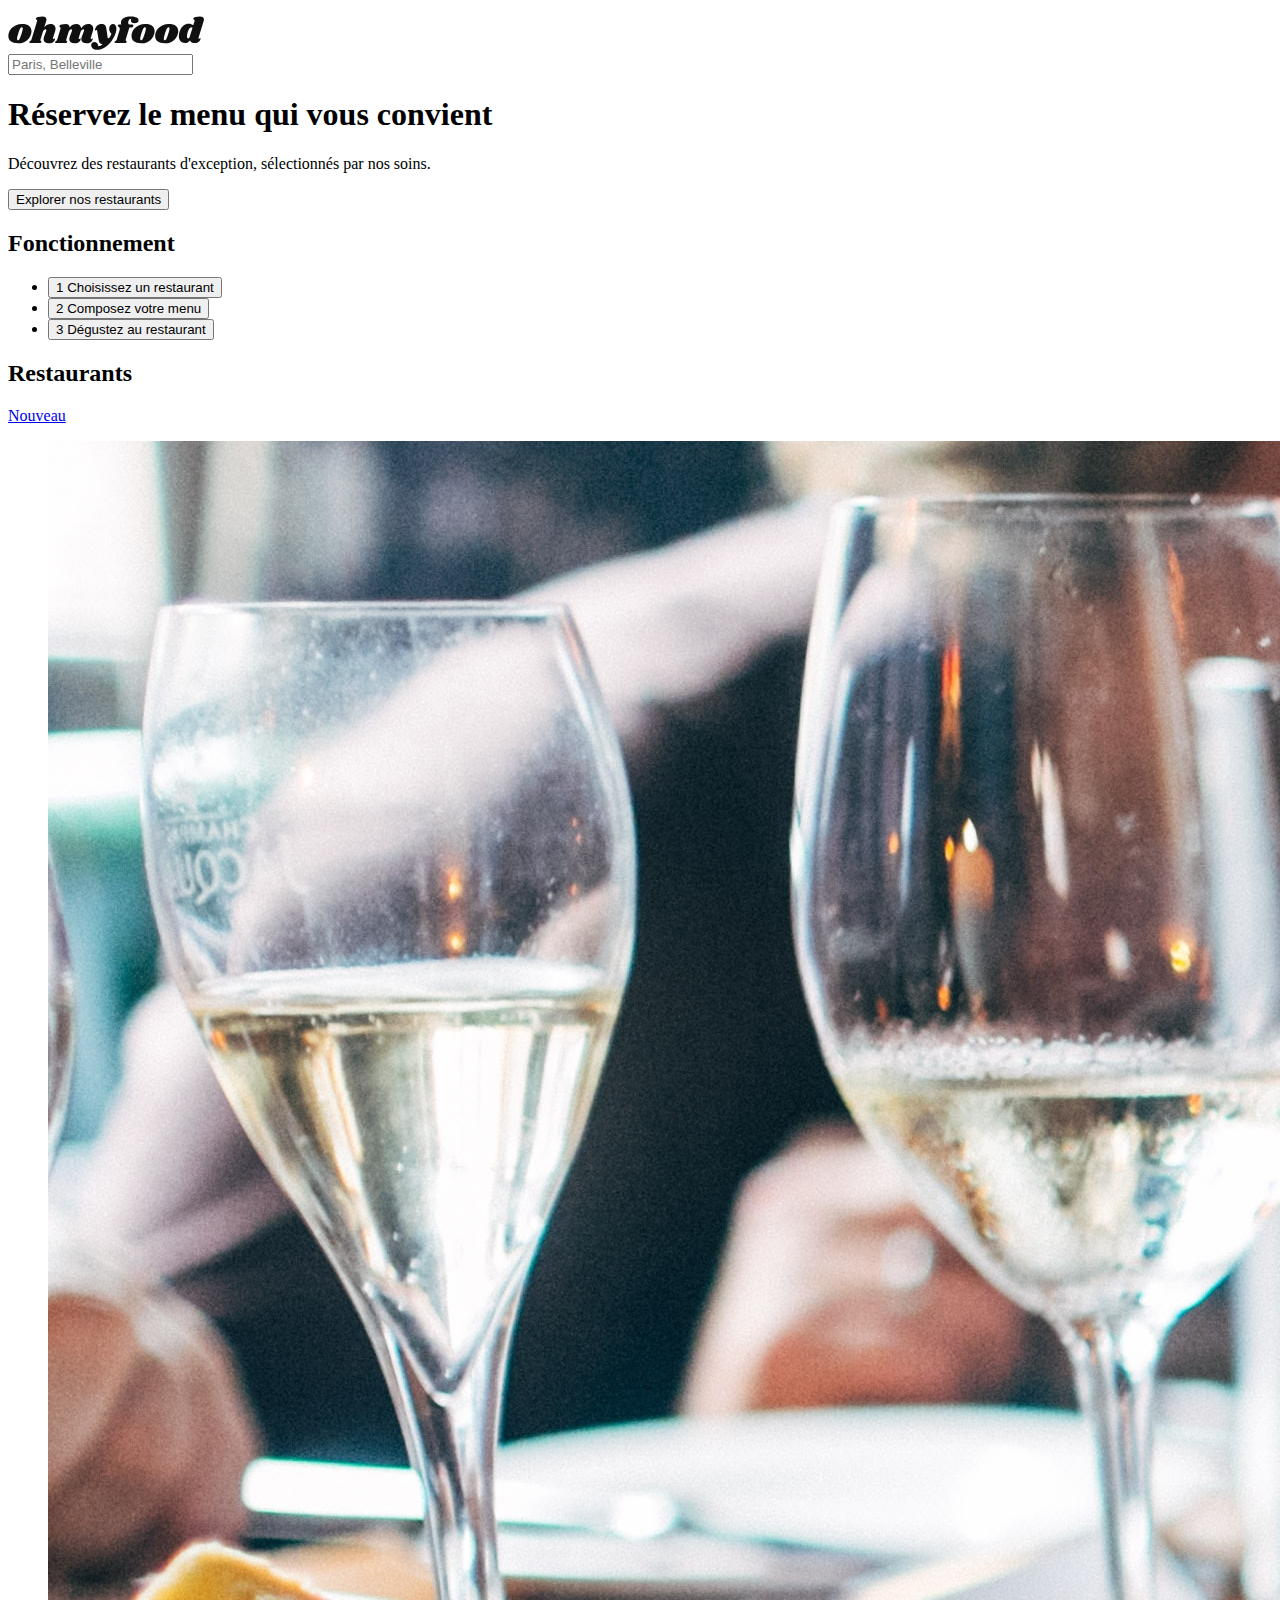
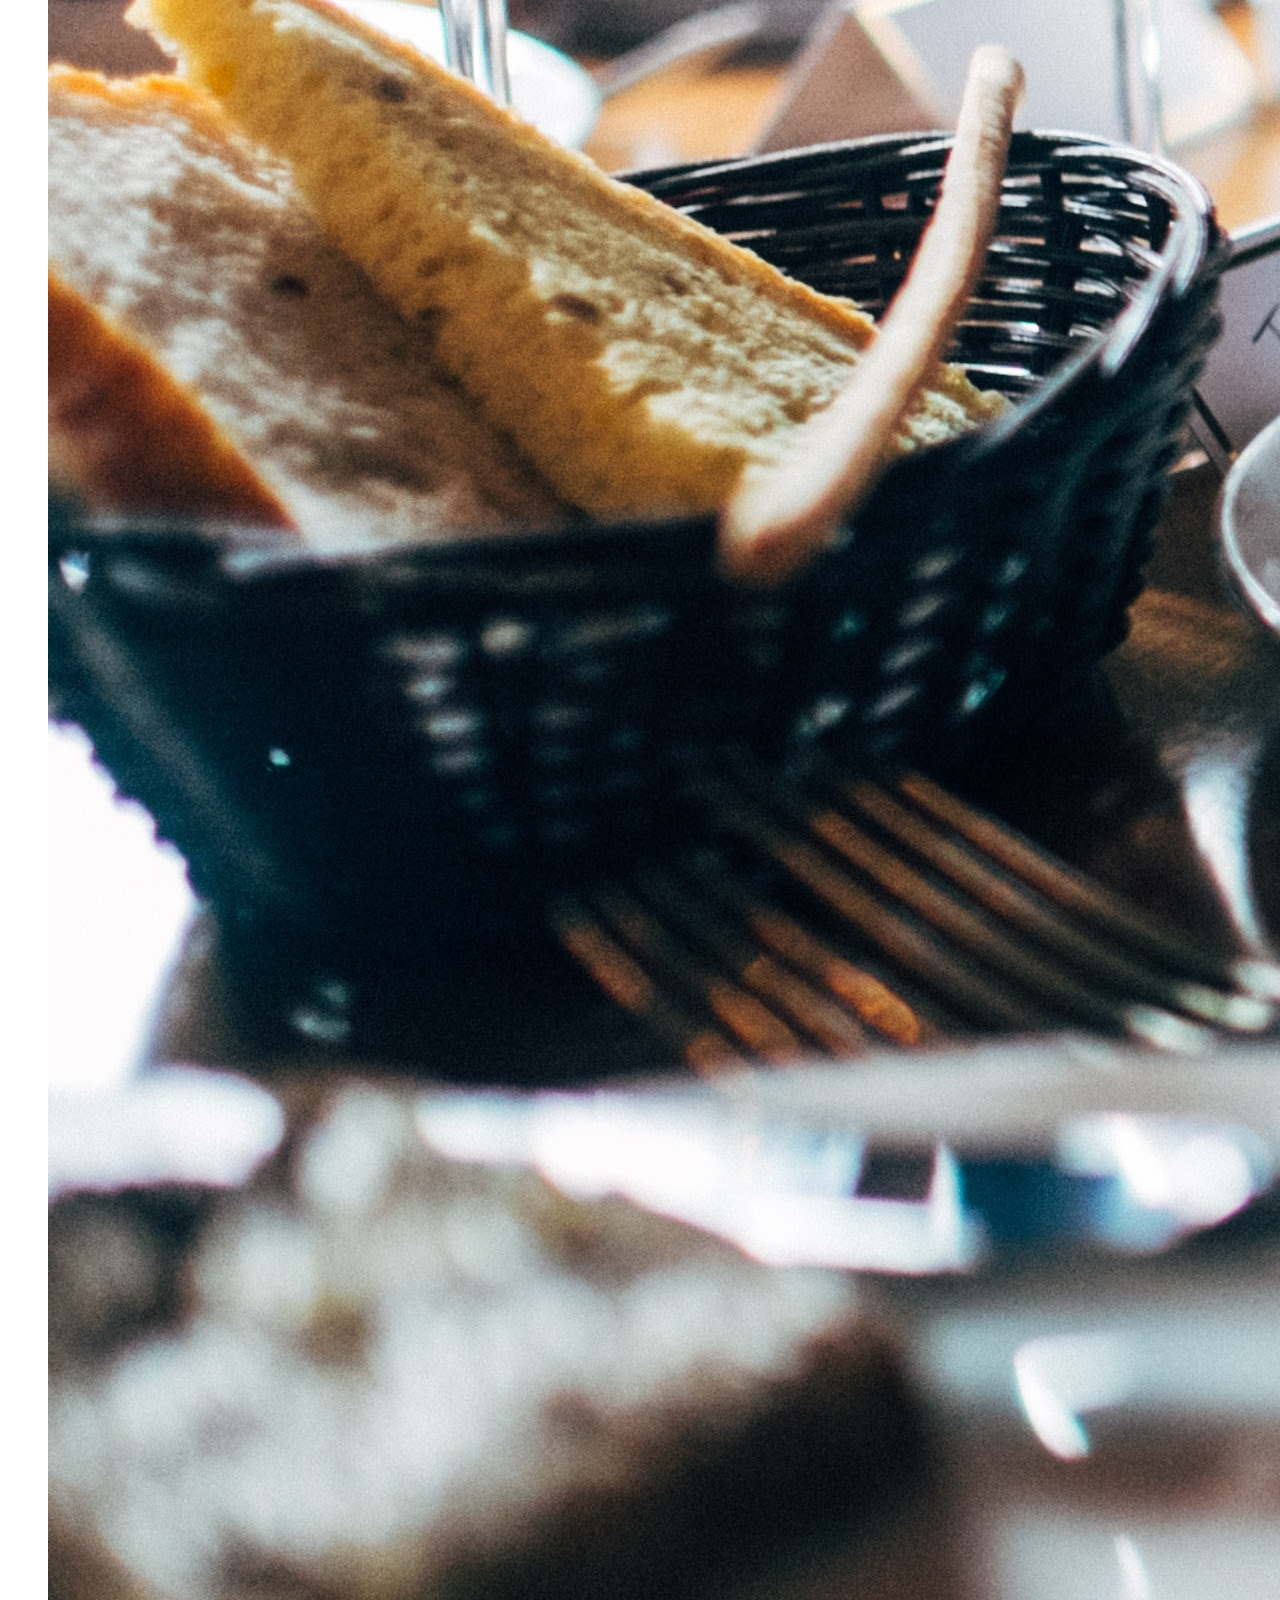
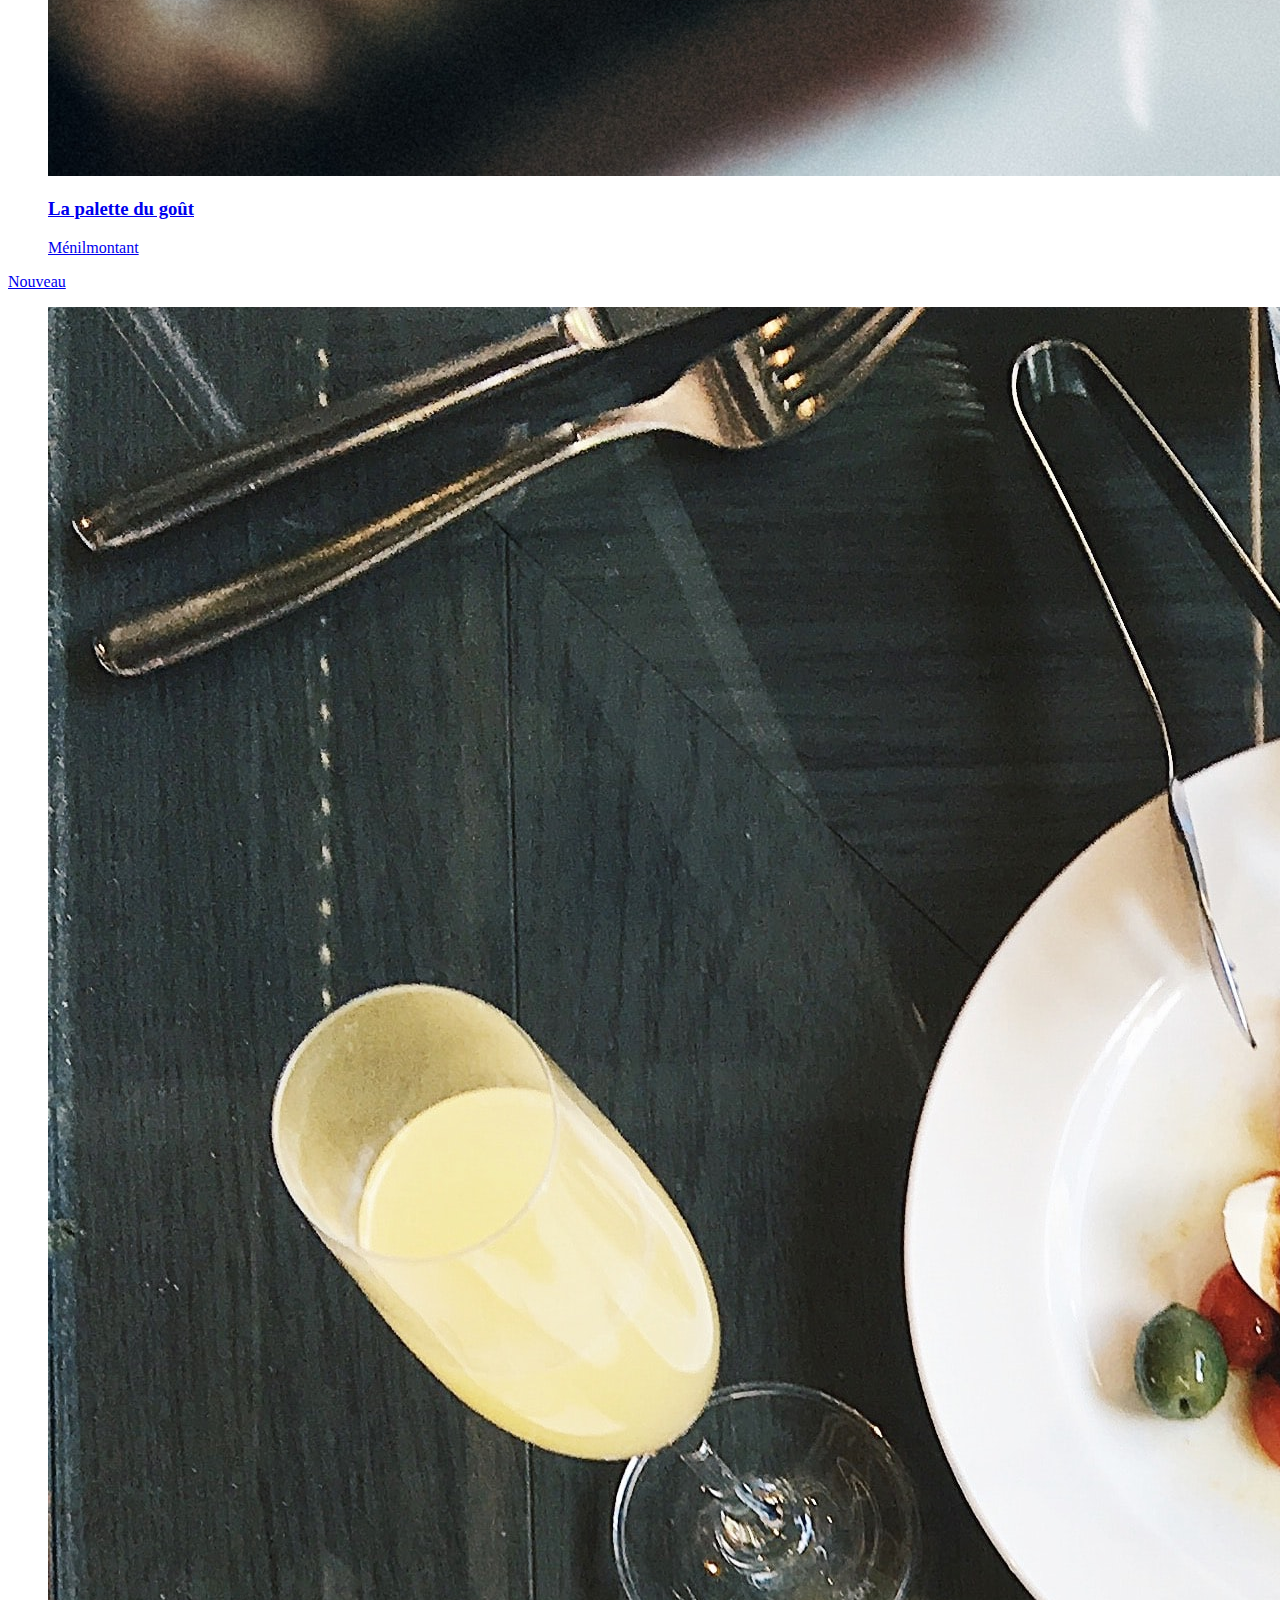
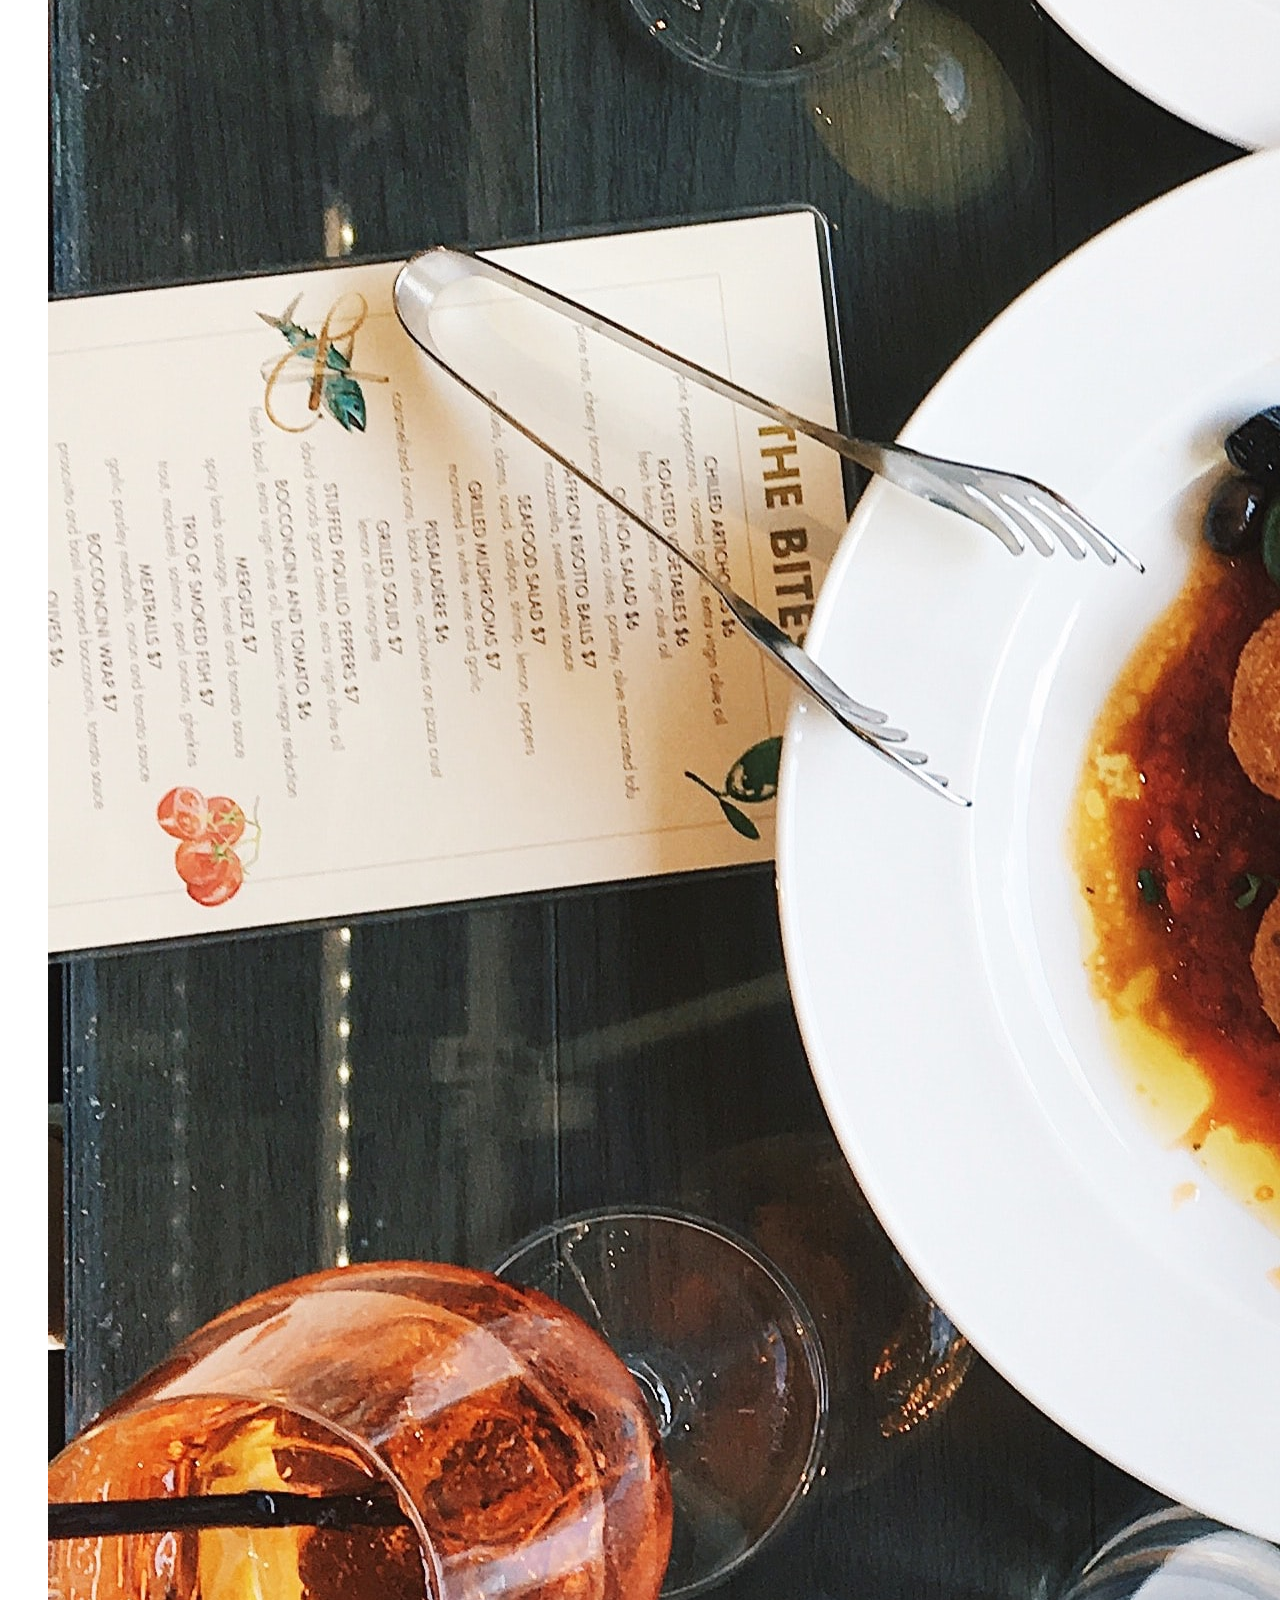
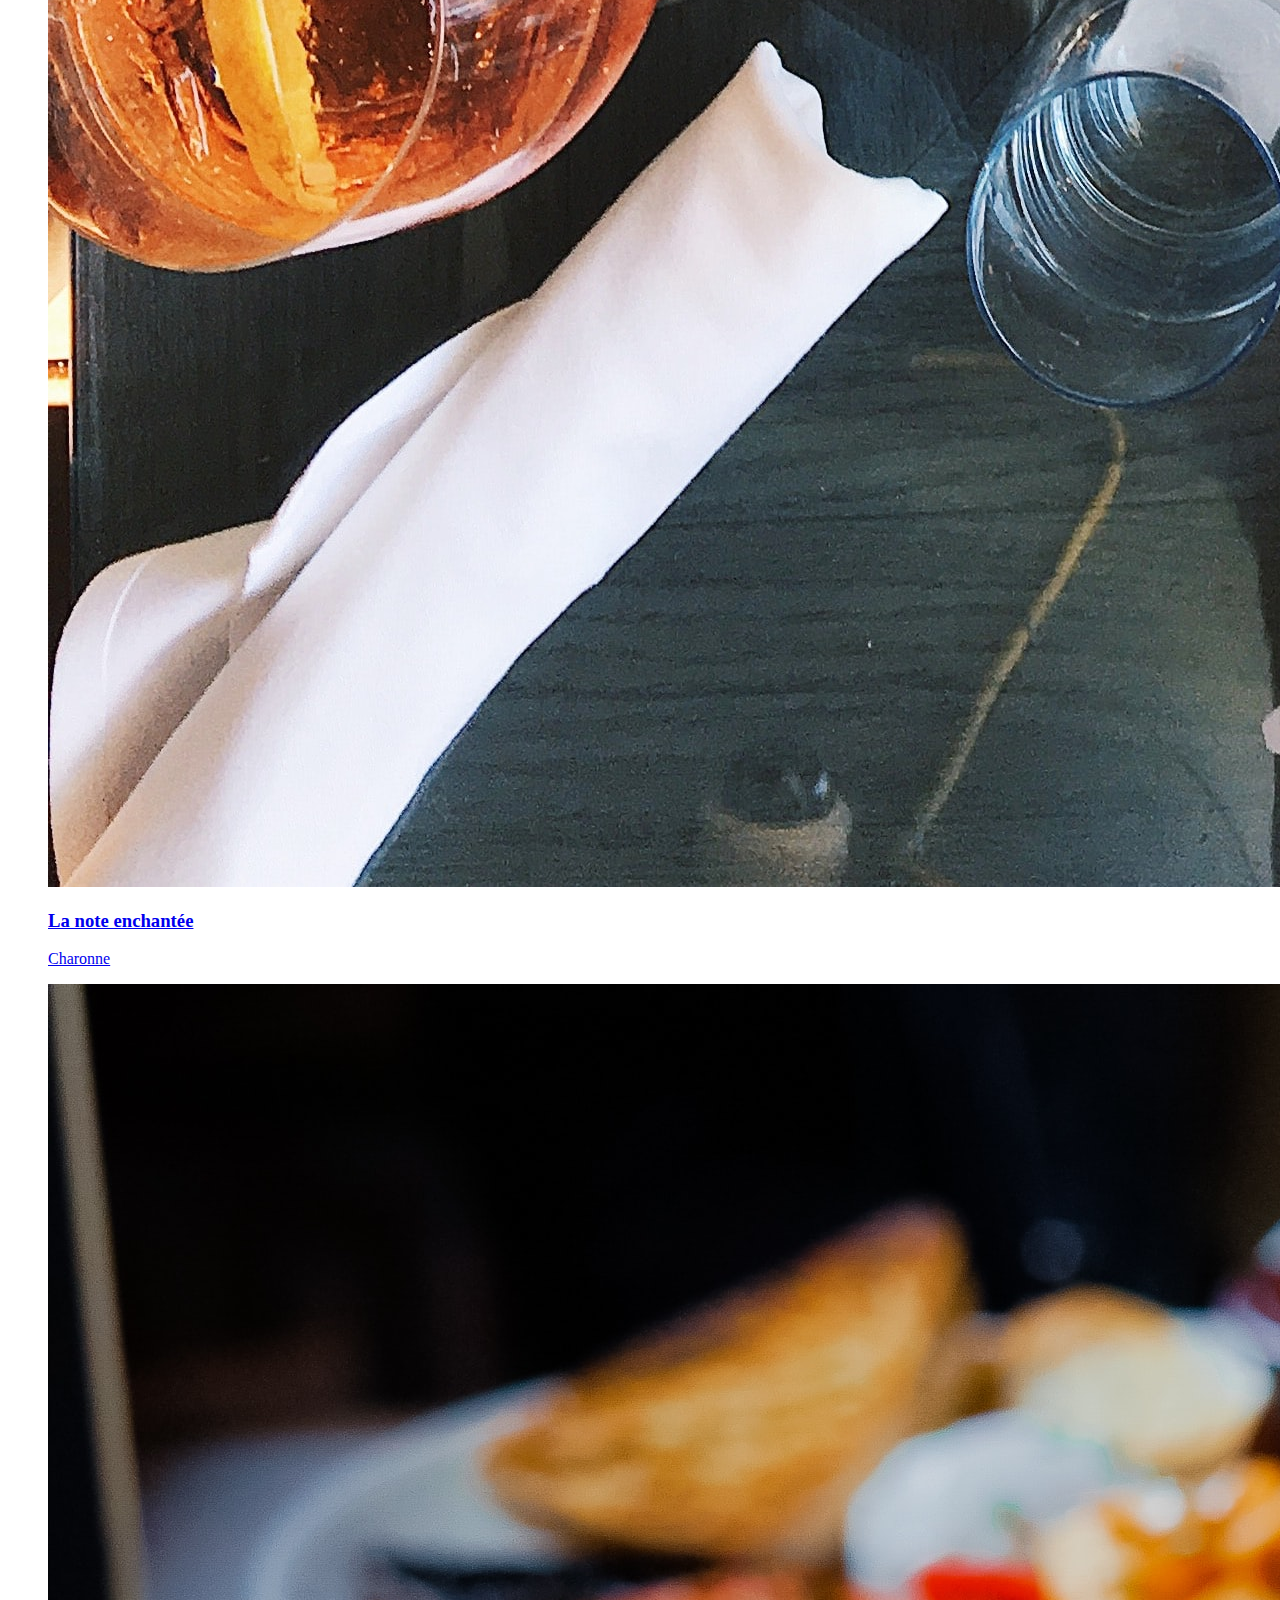
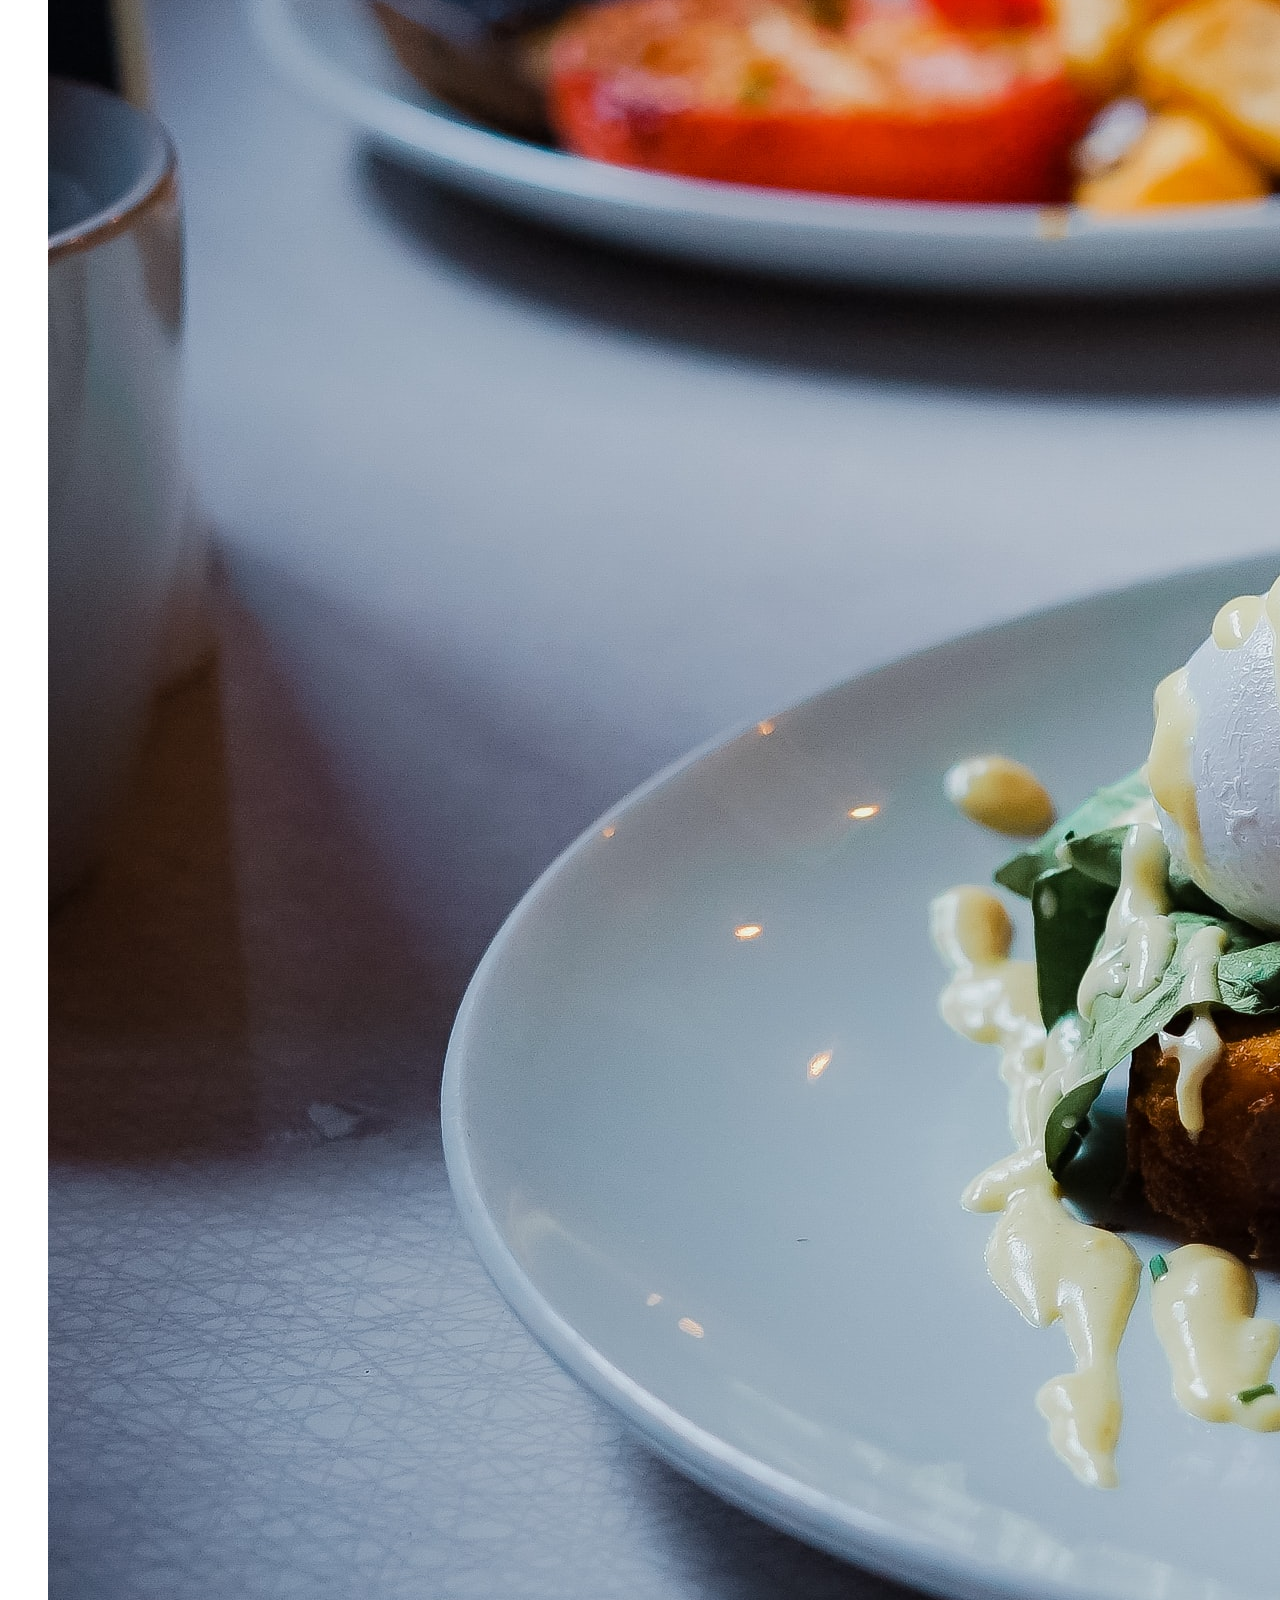
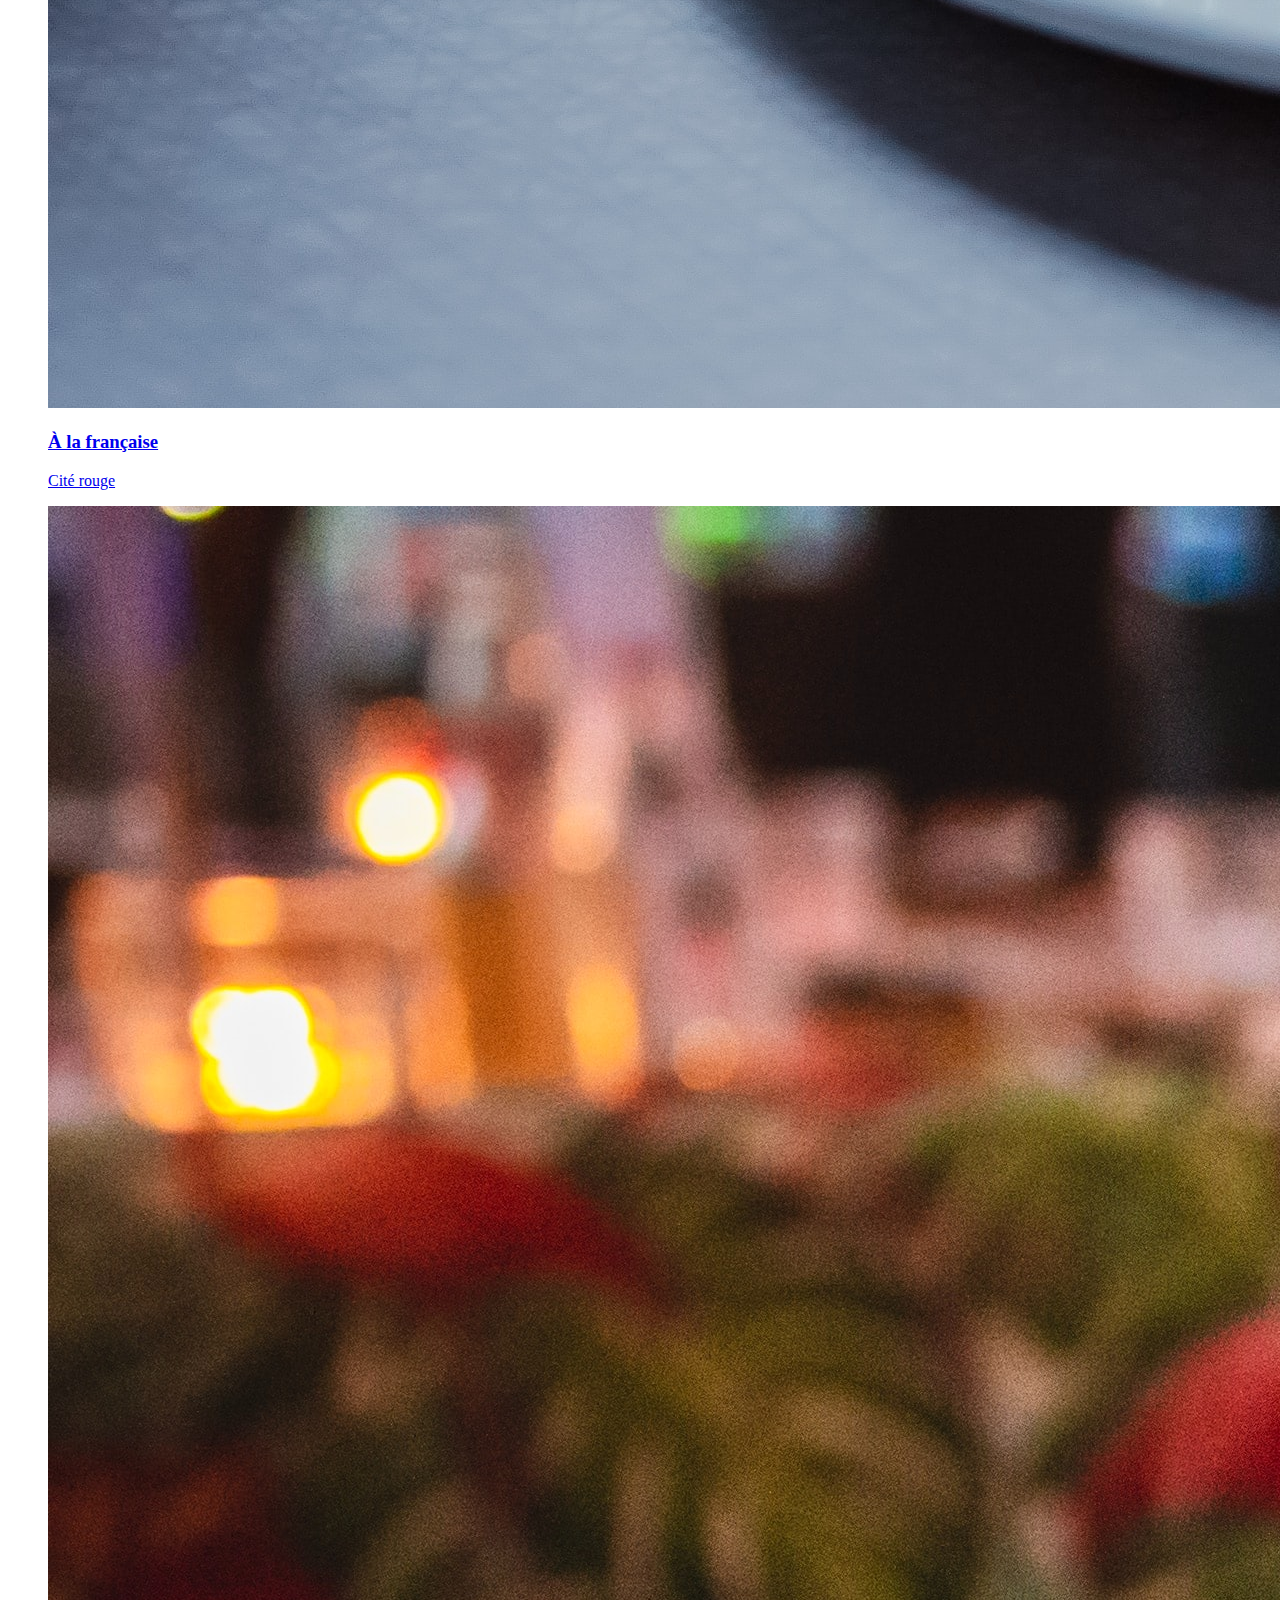
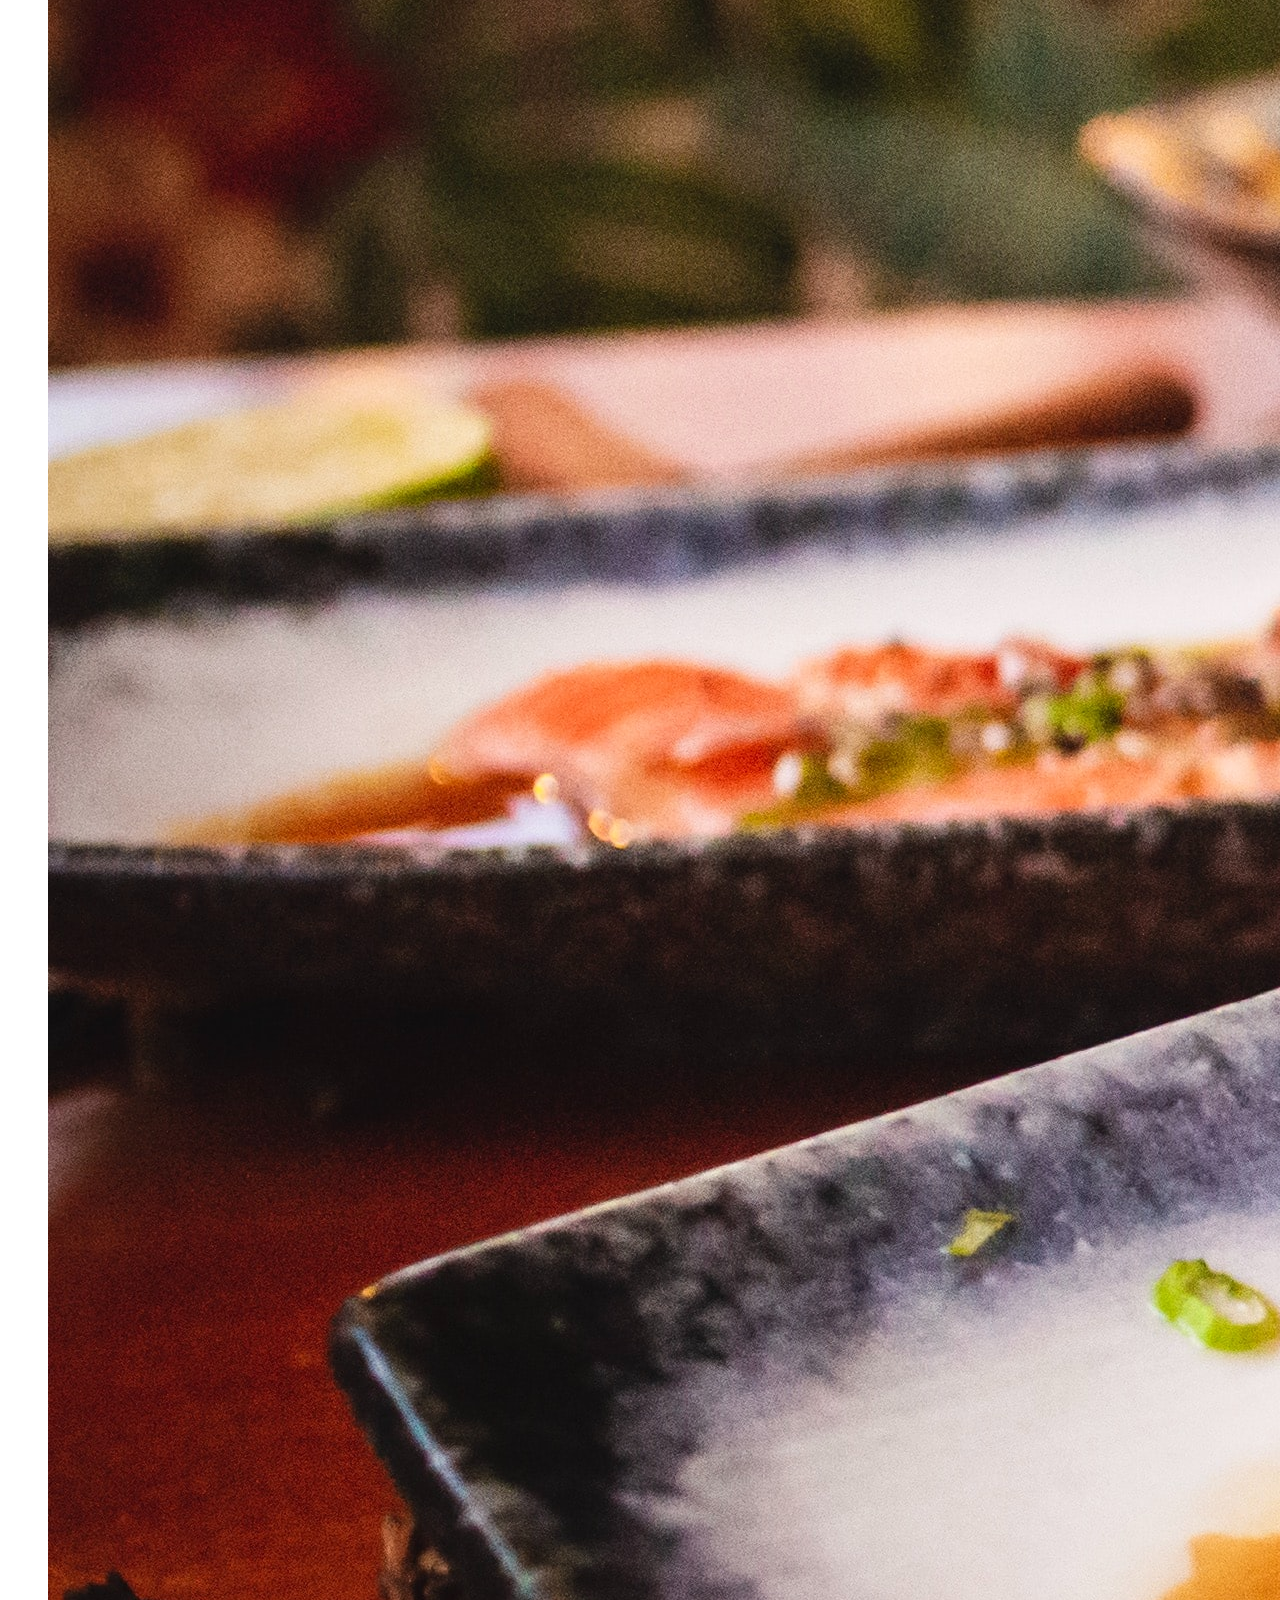
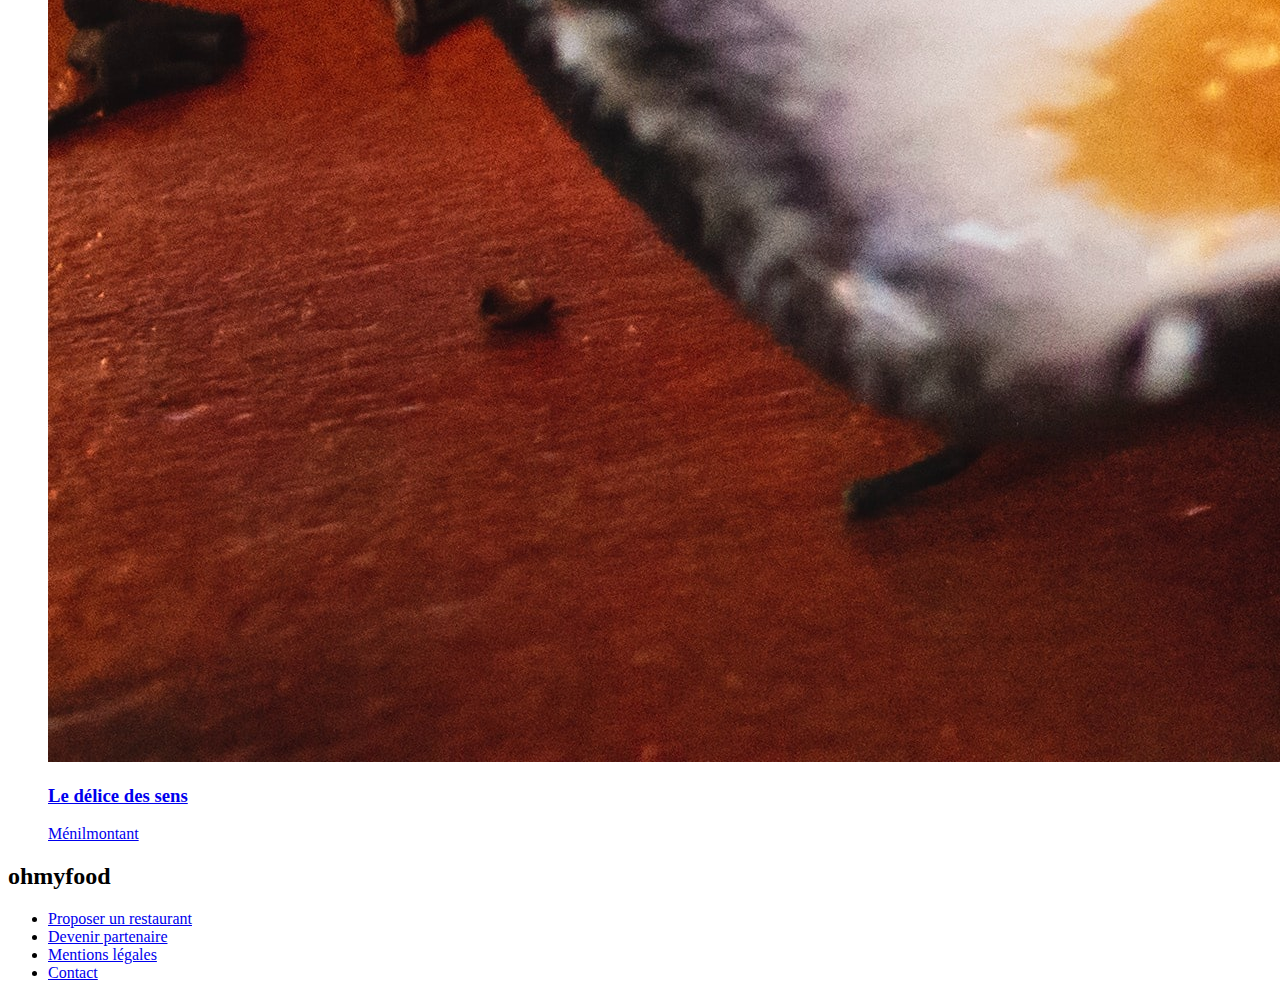
==== index.html @ 70c1539b "Modification de la casse du dossier contenant le fichier css" ====
<!DOCTYPE html>
<html lang="fr">

    <head>
        <meta charset="utf-8" />
		<meta name="description_page" content="Accueil du site de réservation de table" />
		<meta name="viewport" content="width=device-width, initial-scale=1">
		<link rel="stylesheet" href="https://cdnjs.cloudflare.com/ajax/libs/font-awesome/6.0.0-beta3/css/all.min.css" integrity="sha512-Fo3rlrZj/k7ujTnHg4CGR2D7kSs0v4LLanw2qksYuRlEzO+tcaEPQogQ0KaoGN26/zrn20ImR1DfuLWnOo7aBA==" crossorigin="anonymous" referrerpolicy="no-referrer" />
		<link rel="preconnect" href="https://fonts.googleapis.com">
		<link rel="preconnect" href="https://fonts.gstatic.com" crossorigin>
		<link href="https://fonts.googleapis.com/css2?family=Roboto&family=Shrikhand&display=swap" rel="stylesheet">
		<link rel="stylesheet" href="css/style.css" />

		<title>OhMyFood ! Les restaurants d'exception ! </title> 
    </head>
	
	<body>
		<div id="triangle_loader"></div>
		<div  id="index_main">
			<header class="index--header">
				<div>
					<div class="head">
						<p class="head__backlink--off">
							<a href="index.html"><i class="fas fa-arrow-left"></i></a>
						</p>
						<img src="images/logo/ohmyfood@2x.svg" alt="logo de la marque" />
					</div>
					<form class="localisation">
						<label for="destination"><i class="fas fa-map-marker-alt"></i></label>
						<input type="text" placeholder="Paris, Belleville" class="destination"/>
					</form>
				</div>
				<div class="accroche">
					<h1> Réservez le menu qui vous convient</h1>
					<p> Découvrez des restaurants d'exception, sélectionnés par nos soins.</p>
				</div>
				<button class="gradient_button gradient_button--center">Explorer nos restaurants</button>
			</header>



			<section id="how_use">
				<h2>Fonctionnement</h2>
				<ul>
					<li>
						<button class="step_btn">
							<span  class="how_use_step">1</span>
							<i class="fas fa-mobile-alt"></i>Choisissez un restaurant
						</button>
					</li>
					<li>

						<button class="step_btn">
							<span  class="how_use_step">2</span>
							<i class="fas fa-list-ul operation__steps--icon"></i>Composez votre menu
						</button>
					</li>
					<li>

						<button class="step_btn">
							<span  class="how_use_step">3</span>
							<i class="fas fa-store operation__steps--icon"></i>Dégustez au restaurant
						</button>
					</li>
				</ul>
			</section>

			<section id="restaurant">
				<h2>Restaurants</h2>

					<a href="LaPaletteDuGout.html">
						<div class="new_restaurant">Nouveau</div>
						<figure class="affiche_shop">
							<img src="images/restaurants/jay-wennington-N_Y88TWmGwA-unsplash.jpg" alt="Photo d'un plat du restaurant" />
							<figcaption>
								<div>
									<h3>La palette du goût</h3>
									<p>Ménilmontant</p>
								</div>
								<p><i class="fill far fa-heart fa-2x gradient_heart"></i></p>
							</figcaption>
						
						</figure>
					</a>
					<a href="LaNoteEnchantee.html">
						<div class="new_restaurant">Nouveau</div>
						<figure class="affiche_shop">
							<img src="images/restaurants/stil-u2Lp8tXIcjw-unsplash.jpg" alt="Photo d'un plat du restaurant" />
							<figcaption>
								<div>
									<h3>La note enchantée</h3>
									<p>Charonne</p>
								</div>
								<p><i class="fill far fa-heart fa-2x gradient_heart"></i></p>
							</figcaption>
						
						</figure>
					</a>				
					<a href="ALaFrancaise.html">
						<figure class="affiche_shop">
							<img src="images/restaurants/toa-heftiba-DQKerTsQwi0-unsplash.jpg" alt="Photo d'un plat du restaurant" />
							<figcaption>
								<div>
									<h3>À la française</h3>
									<p>Cité rouge</p>
								</div>
								<p><i class="fill far fa-heart fa-2x gradient_heart"></i></p>
							</figcaption>
						
						</figure>
					</a>				
					<a href="LaPaletteDuGout.html">
						<figure class="affiche_shop">
							<img src="images/restaurants/louis-hansel-shotsoflouis-qNBGVyOCY8Q-unsplash.jpg" alt="Photo d'un plat du restaurant" />
							<figcaption>
								<div>
									<h3>Le délice des sens</h3>
									<p>Ménilmontant</p>
								</div>
								<p><i class="fill far fa-heart fa-2x gradient_heart"></i></p>
							</figcaption>
						
						</figure>
					</a>				
			</section>

			<footer>
				<h2>ohmyfood</h2>
				<nav>
					<ul>
						<li><a href="#"><i class="fas fa-utensils"></i>Proposer un restaurant</a></li>
						<li><a href="#"><i class="fas fa-hands-helping"></i>Devenir partenaire</a></li>
						<li><a href="#">Mentions légales</a></li>
						<li><a href="mailto:contact@ohmyfood.fr">Contact</a></li>
					</ul>
				</nav>
			</footer>
		</div>
	</body>
</html>
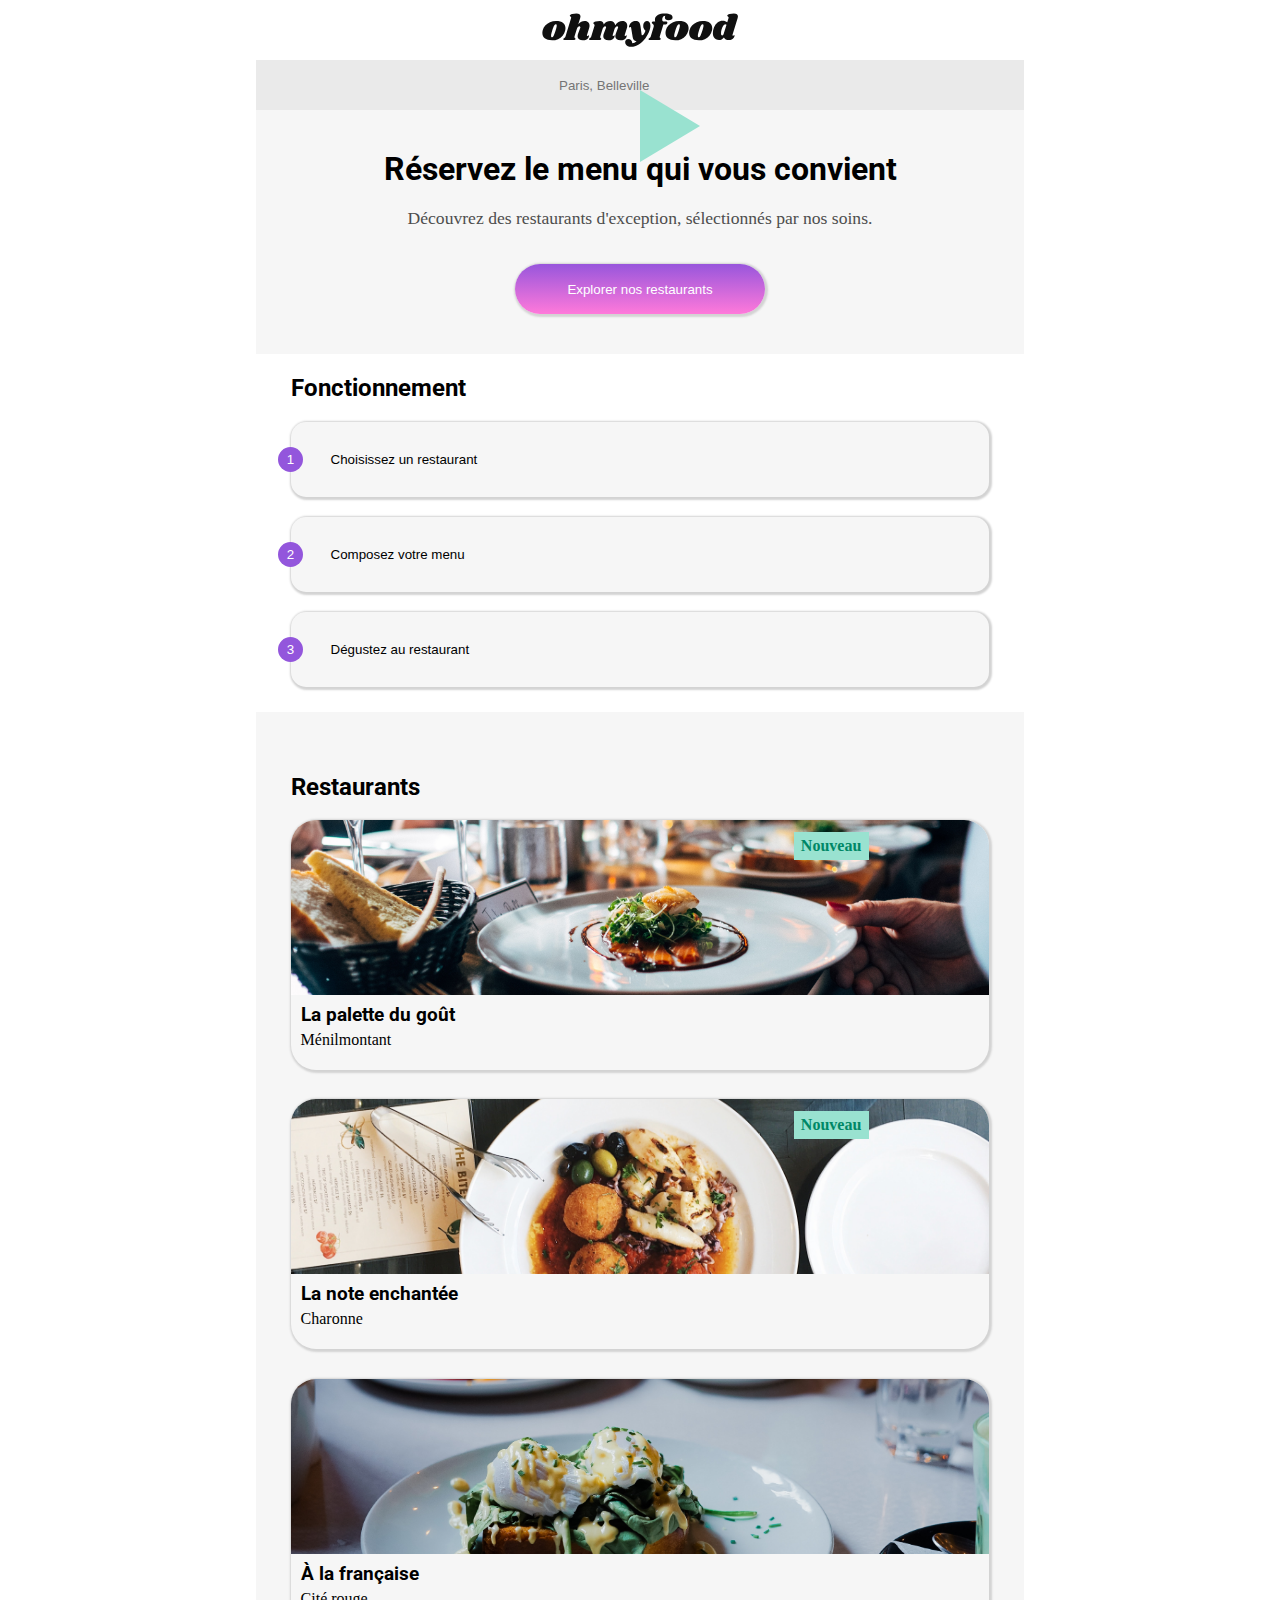
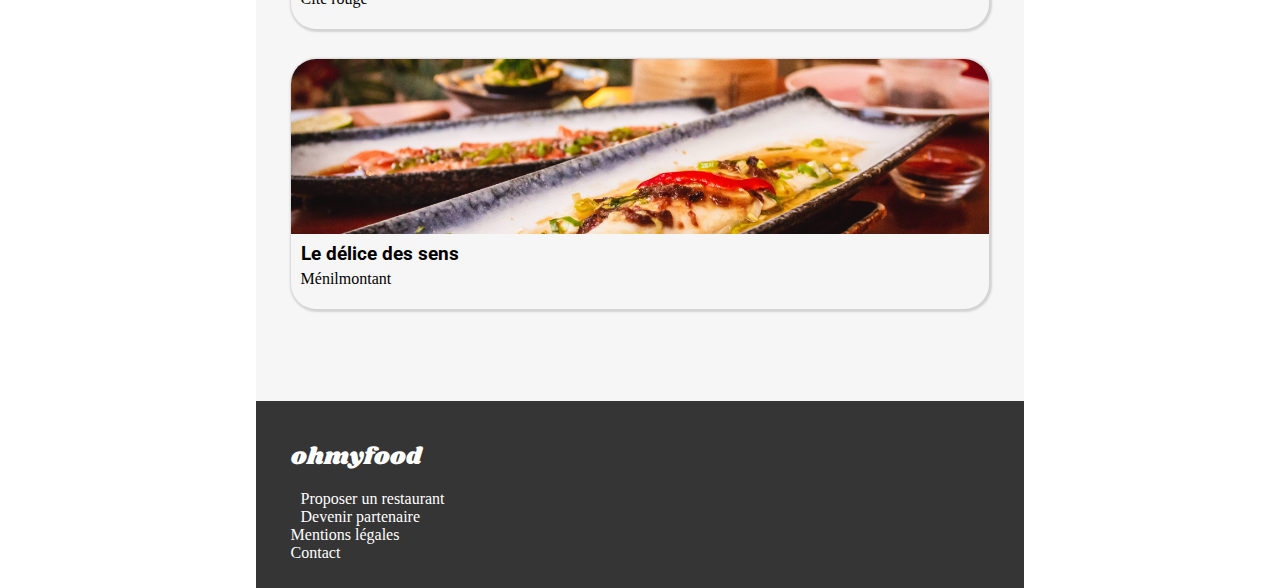
==== commit 77fd2240: "Correction de l'erreur HTML de l'ID ciblé par le label" ====
--- a/index.html
+++ b/index.html
@@ -27,7 +27,7 @@
 					</div>
 					<form class="localisation">
 						<label for="destination"><i class="fas fa-map-marker-alt"></i></label>
-						<input type="text" placeholder="Paris, Belleville" class="destination"/>
+						<input type="text" placeholder="Paris, Belleville" id="destination"/>
 					</form>
 				</div>
 				<div class="accroche">
--- a/css/style.css
+++ b/css/style.css
@@ -0,0 +1,501 @@
+@charset "UTF-8";
+/*PURPLE*/
+/*PINK*/
+/*CYAN*/
+@import url("https://fonts.googleapis.com/css2?family=Roboto&family=Shrikhand&display=swap");
+a {
+  text-decoration: none;
+  color: black;
+}
+
+body {
+  max-width: 768px;
+  margin: auto;
+}
+
+ul {
+  padding: 0px;
+}
+
+li {
+  list-style-type: none;
+}
+
+h1, h2, h3, h4 {
+  font-family: 'roboto';
+}
+
+.gradient_button {
+  color: white;
+  background: linear-gradient(#9856DC, #FF79DA);
+  width: 250px;
+  height: 50px;
+  border: none;
+  box-shadow: 1px 1px 2px 2px lightgray;
+  border-radius: 25px;
+}
+.gradient_button--center {
+  display: block;
+  margin: auto;
+}
+.gradient_button--smaller {
+  width: 175px;
+  margin-top: 50px;
+  margin-bottom: 50px;
+}
+.gradient_button:hover {
+  cursor: pointer;
+  box-shadow: 1px 1px 2px 2px gray;
+  filter: brightness(1.1);
+}
+
+.step_btn {
+  width: 100%;
+  background-color: #F6F6F6;
+  display: flex;
+  align-content: center;
+  align-items: center;
+  padding: 0px;
+  border-radius: 15px;
+  border: none;
+  height: 75px;
+  margin-top: 20px;
+  box-shadow: 1px 1px 2px 2px lightgray;
+}
+.step_btn i {
+  margin-right: 15px;
+  margin-left: 15px;
+  color: #7E7E7E;
+  font-size: 115%;
+  margin-left: 0px;
+}
+.step_btn .how_use_step {
+  display: flex;
+  align-items: center;
+  justify-content: center;
+  background-color: #9356DC;
+  color: white;
+  border-radius: 100%;
+  height: 25px;
+  width: 25px;
+  margin: 0px;
+  position: relative;
+  left: -12.5px;
+}
+.step_btn:hover {
+  cursor: pointer;
+  background-color: #F5EDFF;
+}
+.step_btn:hover i {
+  color: #9356DC;
+}
+
+.affiche_shop {
+  width: 91%;
+  margin: auto;
+  margin-top: 0px;
+  height: 250px;
+  border-radius: 25px;
+  box-shadow: 1px 1px 2px 2px lightgray;
+  margin-bottom: 30px;
+}
+.affiche_shop img {
+  width: 100%;
+  height: 70%;
+  border-radius: 25px 25px 0 0;
+  object-fit: cover;
+}
+.affiche_shop h3, .affiche_shop p {
+  margin-top: 5px;
+  margin-bottom: 5px;
+  margin-left: 10px;
+}
+.affiche_shop figcaption {
+  display: flex;
+  justify-content: space-between;
+  align-items: center;
+  padding-right: 5px;
+}
+
+.new_restaurant {
+  font-weight: bold;
+  position: relative;
+  width: 75px;
+  padding-top: 5px;
+  padding-bottom: 5px;
+  text-align: center;
+  left: 70%;
+  top: 40px;
+  background-color: #99e2d0;
+  color: #008766;
+  margin-top: -29px;
+  /* Application d'une marge négative correspondant à la taille de la police pour éviter les décalages*/
+}
+
+.gradient_heart:hover {
+  cursor: pointer;
+  animation: gradientheart 1s;
+  animation-fill-mode: forwards;
+}
+
+.restaurant__photography {
+  width: 100%;
+  height: 255px;
+  object-fit: cover;
+}
+
+/*COMPOSANTS DES PAGES RESTAURANTS*/
+.product {
+  height: 70px;
+  width: 100%;
+  margin-bottom: 20px;
+  background-color: white;
+  display: flex;
+  border-radius: 25px;
+  box-shadow: 1px 1px 2px 2px lightgray;
+}
+.product:hover {
+  cursor: pointer;
+}
+.product--information {
+  display: flex;
+  flex-direction: column;
+  min-width: 0;
+  /*Permet aux enfants flex de maintenir la troncature si nécessaire.*/
+  width: 100%;
+}
+.product--description {
+  display: flex;
+  justify-content: space-between;
+}
+.product p, .product--title {
+  margin: 0px;
+  text-overflow: ellipsis;
+  white-space: nowrap;
+  overflow: hidden;
+  margin-left: 20px;
+}
+.product--title {
+  margin-top: 10px;
+  margin-bottom: 5px;
+}
+.product--price {
+  margin-left: 15px;
+  margin-right: 1px;
+  font-weight: bold;
+}
+.product--check_status {
+  transform: scale(0);
+  background-color: #99e2d0;
+  display: flex;
+  align-items: center;
+  border-radius: 0 25px 25px 0;
+}
+.product--check_status i {
+  margin-left: 10px;
+  animation: upscale 0.5s;
+  transform: scale(0);
+  color: #99e2d0;
+  margin: auto;
+  background-color: white;
+  border-radius: 100%;
+}
+.product:hover {
+  cursor: pointer;
+}
+.product:hover .product--check_status {
+  animation: upscale 0.8s;
+  animation-iteration-count: 1;
+  transform-origin: 0 100%;
+  margin-left: 10px;
+}
+.product:hover .product--check_status i {
+  animation: bigger_size 0.8s;
+  animation-iteration-count: 1;
+}
+
+@keyframes gradientheart {
+  0% {
+    background: -webkit-gradient(linear, left top, left bottom, from(#9356DC), to(#FF79DA));
+    -webkit-background-clip: text;
+    -webkit-text-fill-color: transparent;
+    font-weight: bold;
+    opacity: 0.2;
+  }
+  100% {
+    background: -webkit-gradient(linear, left top, left bottom, from(#9356DC), to(#FF79DA));
+    -webkit-background-clip: text;
+    -webkit-text-fill-color: transparent;
+    font-weight: bold;
+  }
+}
+@keyframes loading /*Loader*/ {
+  0% {
+    transform: rotate(0deg);
+    border-top: 36px solid transparent;
+    border-bottom: 36px solid transparent;
+    border-left: 60px solid #9356DC;
+  }
+  33% {
+    transform: rotate(90deg);
+    border-top: 36px solid transparent;
+    border-bottom: 36px solid transparent;
+    border-left: 60px solid #FF79DA;
+    top: 80%;
+  }
+  66% {
+    transform: rotate(-90deg);
+    border-top: 36px solid transparent;
+    border-bottom: 36px solid transparent;
+    border-left: 60px solid #99E2D0;
+    top: 30%;
+  }
+  90% {
+    transform: rotate(90deg);
+  }
+  100% {
+    opacity: 1;
+    width: auto;
+    top: -500px;
+    font-size: 400%;
+  }
+}
+@keyframes afterloading /*Apparition de l'index*/ {
+  0% {
+    transform: scale(0);
+    height: 0px;
+  }
+  61% {
+    height: 0px;
+  }
+  62% {
+    height: auto;
+    transform: scale(0);
+    opacity: 0;
+  }
+  100% {
+    transform: scale(1);
+    opacity: 100%;
+  }
+}
+@keyframes upscale /*Augmente la taille du block contenant l'icone check*/ {
+  0% {
+    width: 0%;
+    transform: scale(1);
+  }
+  100% {
+    font-size: 15px;
+    width: 90px;
+    height: 70px;
+    transform: scale(1);
+  }
+}
+@keyframes bigger_size /*Augmente la taille de la police de l'icone check*/ {
+  0% {
+    font-size: 0px;
+    transform: rotate(0deg);
+  }
+  38% {
+    font-size: 30px;
+    transform: rotate(0deg);
+  }
+  100% {
+    transform: rotate(360deg);
+    font-size: 30px;
+  }
+}
+@keyframes fadeInAnimation /*Tentative de dégradé au chargement de la page*/ {
+  0% {
+    opacity: 0;
+    margin-bottom: 30px;
+  }
+  100% {
+    opacity: 1;
+  }
+}
+header {
+  background-color: #F6F6F6;
+}
+
+.head {
+  display: flex;
+  flex-direction: column;
+  align-items: center;
+  justify-content: center;
+  width: 100%;
+  height: 60px;
+  position: relative;
+  background-color: white;
+}
+.head div {
+  width: 100%;
+  display: flex;
+  flex-direction: column;
+  align-items: center;
+}
+.head__backlink {
+  position: absolute;
+  left: 5%;
+  font-size: 150%;
+}
+.head__backlink--off {
+  display: none;
+}
+
+.index--header {
+  padding-bottom: 40px;
+}
+
+#how_use {
+  width: 91%;
+  margin: auto;
+}
+
+#restaurant {
+  margin-top: 25px;
+  background-color: #F6F6F6;
+  padding-bottom: 8%;
+  display: flex;
+  flex-direction: column;
+}
+#restaurant h2 {
+  width: 91%;
+  margin: auto;
+  padding-top: 8%;
+  margin-bottom: 20px;
+}
+
+.menu_composition {
+  width: 91%;
+  margin: auto;
+  margin-top: 60px;
+}
+
+.menu_composition ul li {
+  animation: fadeInAnimation 2s;
+  animation-fill-mode: forwards;
+}
+
+footer {
+  background-color: #353535;
+  padding-bottom: 10px;
+}
+footer nav {
+  width: 91%;
+  margin: auto;
+}
+footer h2 {
+  font-weight: lighter;
+  padding-top: 5%;
+  width: 91%;
+  margin: auto;
+  color: white;
+  font-family: 'shrikhand';
+}
+footer a {
+  color: white;
+}
+footer i {
+  margin-right: 10px;
+  width: 25px;
+  height: 25px;
+}
+
+/*PARTIE LOADER*/
+#index_main {
+  animation: afterloading 2.8s;
+  animation-fill-mode: forwards;
+  transform-origin: bottom;
+}
+
+#triangle_loader {
+  animation: loading 2.5s;
+  animation-fill-mode: forwards;
+  animation-iteration-count: 1;
+  position: absolute;
+  top: 10%;
+  left: 50%;
+  width: 0px;
+  height: 0px;
+  border-top: 36px solid transparent;
+  border-bottom: 36px solid transparent;
+  border-left: 60px solid #99E2D0;
+  color: transparent;
+}
+
+/*PARTIE HAUTE DE LA PAGE*/
+.localisation {
+  width: 100%;
+  height: 50px;
+  background-color: #eaeaea;
+  display: flex;
+  justify-content: center;
+  align-items: center;
+}
+.localisation label {
+  margin-right: 15px;
+}
+.localisation input {
+  border: none;
+  background-color: #EAEAEA;
+}
+
+.accroche {
+  width: 100%;
+  margin: auto;
+  text-align: center;
+  background: #F6F6F6;
+}
+.accroche h1 {
+  width: 75%;
+  margin: auto;
+  margin-top: 40px;
+  font-family: 'Roboto';
+  font-weight: bold;
+}
+.accroche p {
+  color: #4D4D4D;
+  font-size: 110%;
+  width: 85%;
+  margin: auto;
+  margin-top: 20px;
+  margin-bottom: 35px;
+}
+
+.wrapper {
+  display: flex;
+  flex-direction: column;
+}
+
+.restaurant__global {
+  width: 100%;
+  margin: auto;
+  border-radius: 45px 45px 0 0;
+  background-color: #f6f6f6;
+  margin-top: -50px;
+}
+
+.restaurant__header {
+  display: flex;
+  width: 91%;
+  justify-content: space-between;
+  align-items: center;
+  margin: auto;
+  margin-top: 30px;
+}
+.restaurant__header h1 {
+  font-family: 'Shrikhand';
+  font-weight: lighter;
+  margin-bottom: 0px;
+  font-size: 24px;
+}
+.restaurant__header .gradient_heart {
+  padding-right: 40px;
+  font-size: 24px;
+}
+
+.underline {
+  display: inline-block;
+  border-bottom: 3px solid #99e2d0;
+  padding-bottom: 5px;
+}
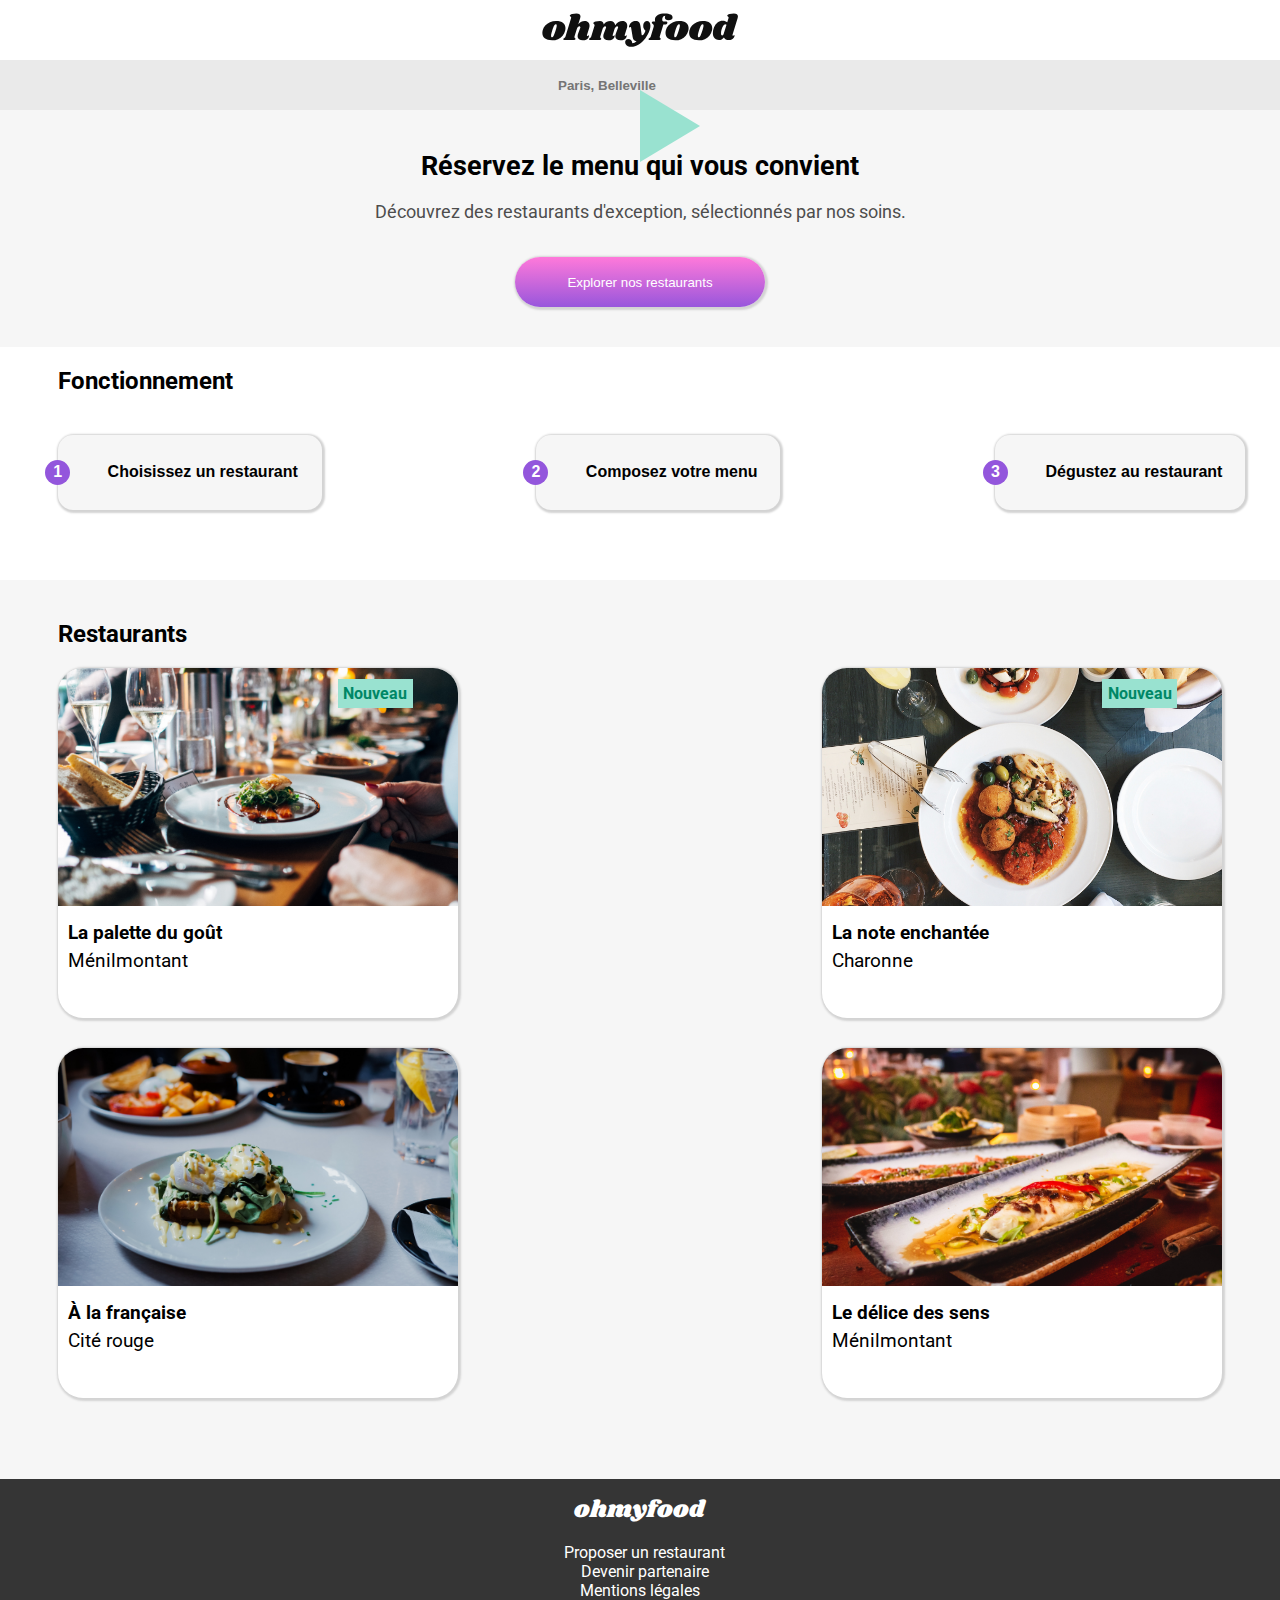
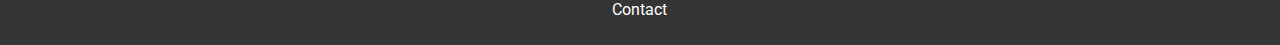
==== commit 52841c76: "Tentative pour régler le bug présent sur GitHub pages" ====
--- a/index.html
+++ b/index.html
@@ -67,61 +67,62 @@
 
 			<section id="restaurant">
 				<h2>Restaurants</h2>
+					<div id="restaurant_list">
+						<a href="LaPaletteDuGout.html">
+							<div class="new_restaurant">Nouveau</div>
+							<figure class="affiche_shop">
+								<img src="images/restaurants/jay-wennington-N_Y88TWmGwA-unsplash.jpg" alt="Photo d'un plat du restaurant" />
+								<figcaption>
+									<div>
+										<h3>La palette du goût</h3>
+										<p>Ménilmontant</p>
+									</div>
+									<p><i class="fill far fa-heart fa-2x gradient_heart"></i></p>
+								</figcaption>
 
-					<a href="LaPaletteDuGout.html">
-						<div class="new_restaurant">Nouveau</div>
-						<figure class="affiche_shop">
-							<img src="images/restaurants/jay-wennington-N_Y88TWmGwA-unsplash.jpg" alt="Photo d'un plat du restaurant" />
-							<figcaption>
-								<div>
-									<h3>La palette du goût</h3>
-									<p>Ménilmontant</p>
-								</div>
-								<p><i class="fill far fa-heart fa-2x gradient_heart"></i></p>
-							</figcaption>
-						
-						</figure>
-					</a>
-					<a href="LaNoteEnchantee.html">
-						<div class="new_restaurant">Nouveau</div>
-						<figure class="affiche_shop">
-							<img src="images/restaurants/stil-u2Lp8tXIcjw-unsplash.jpg" alt="Photo d'un plat du restaurant" />
-							<figcaption>
-								<div>
-									<h3>La note enchantée</h3>
-									<p>Charonne</p>
-								</div>
-								<p><i class="fill far fa-heart fa-2x gradient_heart"></i></p>
-							</figcaption>
-						
-						</figure>
-					</a>				
-					<a href="ALaFrancaise.html">
-						<figure class="affiche_shop">
-							<img src="images/restaurants/toa-heftiba-DQKerTsQwi0-unsplash.jpg" alt="Photo d'un plat du restaurant" />
-							<figcaption>
-								<div>
-									<h3>À la française</h3>
-									<p>Cité rouge</p>
-								</div>
-								<p><i class="fill far fa-heart fa-2x gradient_heart"></i></p>
-							</figcaption>
-						
-						</figure>
-					</a>				
-					<a href="LaPaletteDuGout.html">
-						<figure class="affiche_shop">
-							<img src="images/restaurants/louis-hansel-shotsoflouis-qNBGVyOCY8Q-unsplash.jpg" alt="Photo d'un plat du restaurant" />
-							<figcaption>
-								<div>
-									<h3>Le délice des sens</h3>
-									<p>Ménilmontant</p>
-								</div>
-								<p><i class="fill far fa-heart fa-2x gradient_heart"></i></p>
-							</figcaption>
-						
-						</figure>
-					</a>				
+							</figure>
+						</a>
+						<a href="LaNoteEnchantee.html">
+							<div class="new_restaurant">Nouveau</div>
+							<figure class="affiche_shop">
+								<img src="images/restaurants/stil-u2Lp8tXIcjw-unsplash.jpg" alt="Photo d'un plat du restaurant" />
+								<figcaption>
+									<div>
+										<h3>La note enchantée</h3>
+										<p>Charonne</p>
+									</div>
+									<p><i class="fill far fa-heart fa-2x gradient_heart"></i></p>
+								</figcaption>
+
+							</figure>
+						</a>				
+						<a href="ALaFrancaise.html">
+							<figure class="affiche_shop">
+								<img src="images/restaurants/toa-heftiba-DQKerTsQwi0-unsplash.jpg" alt="Photo d'un plat du restaurant" />
+								<figcaption>
+									<div>
+										<h3>À la française</h3>
+										<p>Cité rouge</p>
+									</div>
+									<p><i class="fill far fa-heart fa-2x gradient_heart"></i></p>
+								</figcaption>
+
+							</figure>
+						</a>				
+						<a href="LaPaletteDuGout.html">
+							<figure class="affiche_shop">
+								<img src="images/restaurants/louis-hansel-shotsoflouis-qNBGVyOCY8Q-unsplash.jpg" alt="Photo d'un plat du restaurant" />
+								<figcaption>
+									<div>
+										<h3>Le délice des sens</h3>
+										<p>Ménilmontant</p>
+									</div>
+									<p><i class="fill far fa-heart fa-2x gradient_heart"></i></p>
+								</figcaption>
+
+							</figure>
+						</a>
+					</div>
 			</section>
 
 			<footer>
--- a/css/style.css
+++ b/css/style.css
@@ -9,8 +9,23 @@
 }
 
 body {
-  max-width: 768px;
-  margin: auto;
+  margin: auto;
+  font-family: 'roboto','Arial';
+}
+@media screen and (max-width: 768px) {
+  body {
+    max-width: 768px;
+  }
+}
+@media screen and (min-width: 768px) {
+  body {
+    max-width: 992px;
+  }
+}
+@media screen and (min-width: 992px) {
+  body {
+    max-width: none;
+  }
 }
 
 ul {
@@ -21,13 +36,9 @@
   list-style-type: none;
 }
 
-h1, h2, h3, h4 {
-  font-family: 'roboto';
-}
-
 .gradient_button {
   color: white;
-  background: linear-gradient(#9856DC, #FF79DA);
+  background: linear-gradient(#FF79DA, #9856DC);
   width: 250px;
   height: 50px;
   border: none;
@@ -60,11 +71,18 @@
   border: none;
   height: 75px;
   margin-top: 20px;
+  font-weight: bold;
+  font-size: 1em;
   box-shadow: 1px 1px 2px 2px lightgray;
 }
+@media screen and (min-width: 992px) {
+  .step_btn {
+    width: 110%;
+  }
+}
 .step_btn i {
-  margin-right: 15px;
-  margin-left: 15px;
+  margin-right: 25px;
+  margin-left: 25px;
   color: #7E7E7E;
   font-size: 115%;
   margin-left: 0px;
@@ -98,10 +116,17 @@
   border-radius: 25px;
   box-shadow: 1px 1px 2px 2px lightgray;
   margin-bottom: 30px;
+  background-color: white;
+}
+@media screen and (min-width: 992px) {
+  .affiche_shop {
+    width: 400px;
+    height: 350px;
+  }
 }
 .affiche_shop img {
   width: 100%;
-  height: 70%;
+  height: 68%;
   border-radius: 25px 25px 0 0;
   object-fit: cover;
 }
@@ -109,12 +134,14 @@
   margin-top: 5px;
   margin-bottom: 5px;
   margin-left: 10px;
+  font-size: 1.2em;
 }
 .affiche_shop figcaption {
   display: flex;
   justify-content: space-between;
   align-items: center;
   padding-right: 5px;
+  padding-top: 6px;
 }
 
 .new_restaurant {
@@ -132,6 +159,10 @@
   /* Application d'une marge négative correspondant à la taille de la police pour éviter les décalages*/
 }
 
+.gradient_heart {
+  margin-right: 30px;
+  font-size: 150%;
+}
 .gradient_heart:hover {
   cursor: pointer;
   animation: gradientheart 1s;
@@ -143,6 +174,11 @@
   height: 255px;
   object-fit: cover;
 }
+@media screen and (min-width: 992px) {
+  .restaurant__photography {
+    height: 400px;
+  }
+}
 
 /*COMPOSANTS DES PAGES RESTAURANTS*/
 .product {
@@ -153,6 +189,11 @@
   display: flex;
   border-radius: 25px;
   box-shadow: 1px 1px 2px 2px lightgray;
+}
+@media screen and (min-width: 992px) {
+  .product {
+    width: 75%;
+  }
 }
 .product:hover {
   cursor: pointer;
@@ -208,10 +249,12 @@
   animation-iteration-count: 1;
   transform-origin: 0 100%;
   margin-left: 10px;
+  animation-fill-mode: forwards;
 }
 .product:hover .product--check_status i {
   animation: bigger_size 0.8s;
   animation-iteration-count: 1;
+  animation-fill-mode: forwards;
 }
 
 @keyframes gradientheart {
@@ -349,6 +392,7 @@
 #how_use {
   width: 91%;
   margin: auto;
+  margin-bottom: 70px;
 }
 
 #restaurant {
@@ -358,11 +402,35 @@
   display: flex;
   flex-direction: column;
 }
+@media screen and (min-width: 992px) {
+  #restaurant {
+    padding-bottom: 4%;
+  }
+}
 #restaurant h2 {
   width: 91%;
   margin: auto;
   padding-top: 8%;
   margin-bottom: 20px;
+}
+@media screen and (min-width: 992px) {
+  #restaurant h2 {
+    padding-top: 40px;
+  }
+}
+@media screen and (min-width: 992px) {
+  #restaurant #restaurant_list a {
+    width: 400px;
+  }
+}
+@media screen and (min-width: 992px) {
+  #restaurant #restaurant_list {
+    display: flex;
+    flex-wrap: wrap;
+    width: 91%;
+    margin: auto;
+    justify-content: space-between;
+  }
 }
 
 .menu_composition {
@@ -379,6 +447,11 @@
 footer {
   background-color: #353535;
   padding-bottom: 10px;
+}
+@media screen and (min-width: 992px) {
+  footer {
+    text-align: center;
+  }
 }
 footer nav {
   width: 91%;
@@ -391,6 +464,11 @@
   margin: auto;
   color: white;
   font-family: 'shrikhand';
+}
+@media screen and (min-width: 768px) {
+  footer h2 {
+    padding-top: 1%;
+  }
 }
 footer a {
   color: white;
@@ -438,6 +516,17 @@
 .localisation input {
   border: none;
   background-color: #EAEAEA;
+  font-weight: bold;
+  height: 45px;
+}
+
+@media screen and (min-width: 992px) {
+  #how_use ul {
+    display: flex;
+    justify-content: space-between;
+    width: 100%;
+    flex-wrap: wrap;
+  }
 }
 
 .accroche {
@@ -448,9 +537,9 @@
 }
 .accroche h1 {
   width: 75%;
+  font-size: 170%;
   margin: auto;
   margin-top: 40px;
-  font-family: 'Roboto';
   font-weight: bold;
 }
 .accroche p {
@@ -487,6 +576,7 @@
   font-family: 'Shrikhand';
   font-weight: lighter;
   margin-bottom: 0px;
+  margin-top: 0px;
   font-size: 24px;
 }
 .restaurant__header .gradient_heart {
@@ -499,3 +589,33 @@
   border-bottom: 3px solid #99e2d0;
   padding-bottom: 5px;
 }
+
+@media screen and (min-width: 992px) {
+  .restaurant__menu {
+    display: flex;
+    flex-direction: row;
+    flex-wrap: wrap;
+    width: 91%;
+    margin: auto;
+  }
+  .restaurant__menu h2 {
+    text-align: center;
+  }
+  .restaurant__menu #starter, .restaurant__menu #main_course {
+    width: 45%;
+  }
+  .restaurant__menu #starter li, .restaurant__menu #main_course li {
+    margin: auto;
+    margin-bottom: 20px;
+  }
+  .restaurant__menu #dessert {
+    width: 100%;
+  }
+  .restaurant__menu #dessert ul {
+    display: flex;
+    justify-content: space-between;
+  }
+  .restaurant__menu #dessert ul li {
+    width: 30%;
+  }
+}
